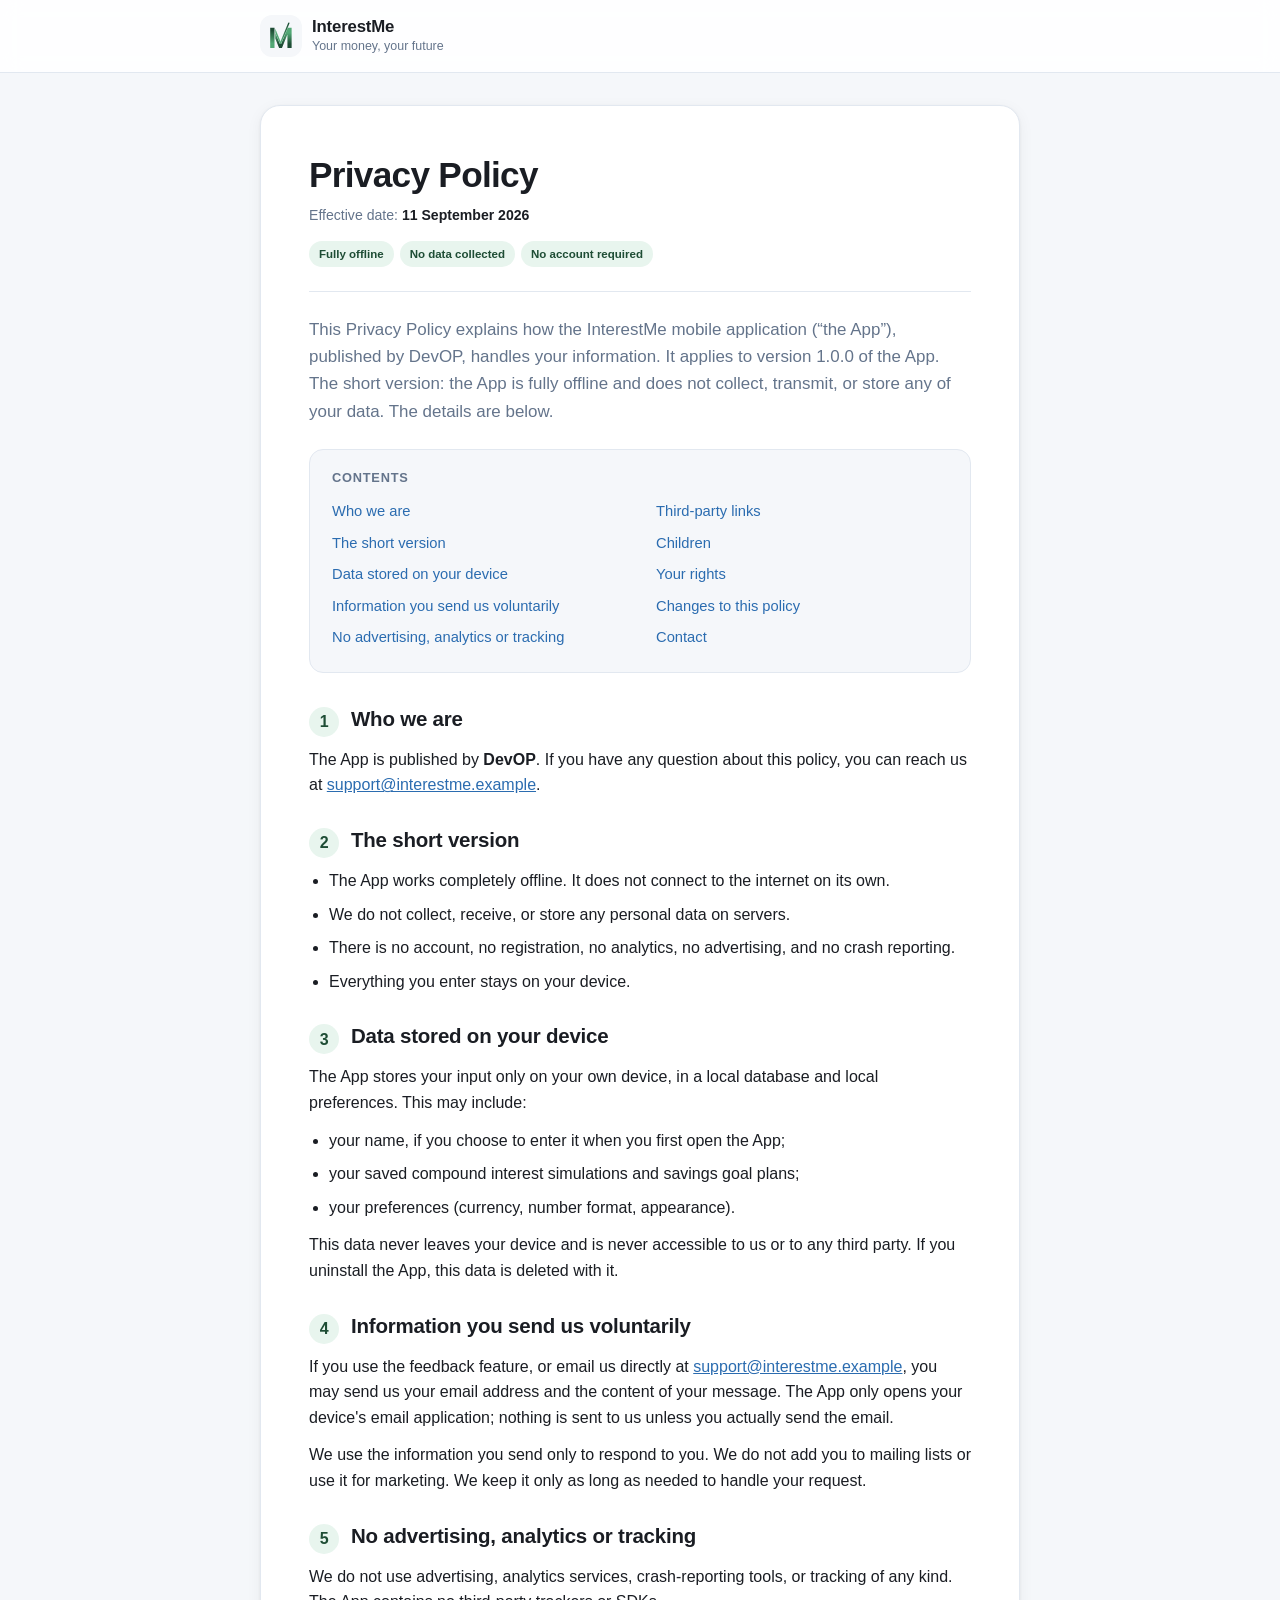
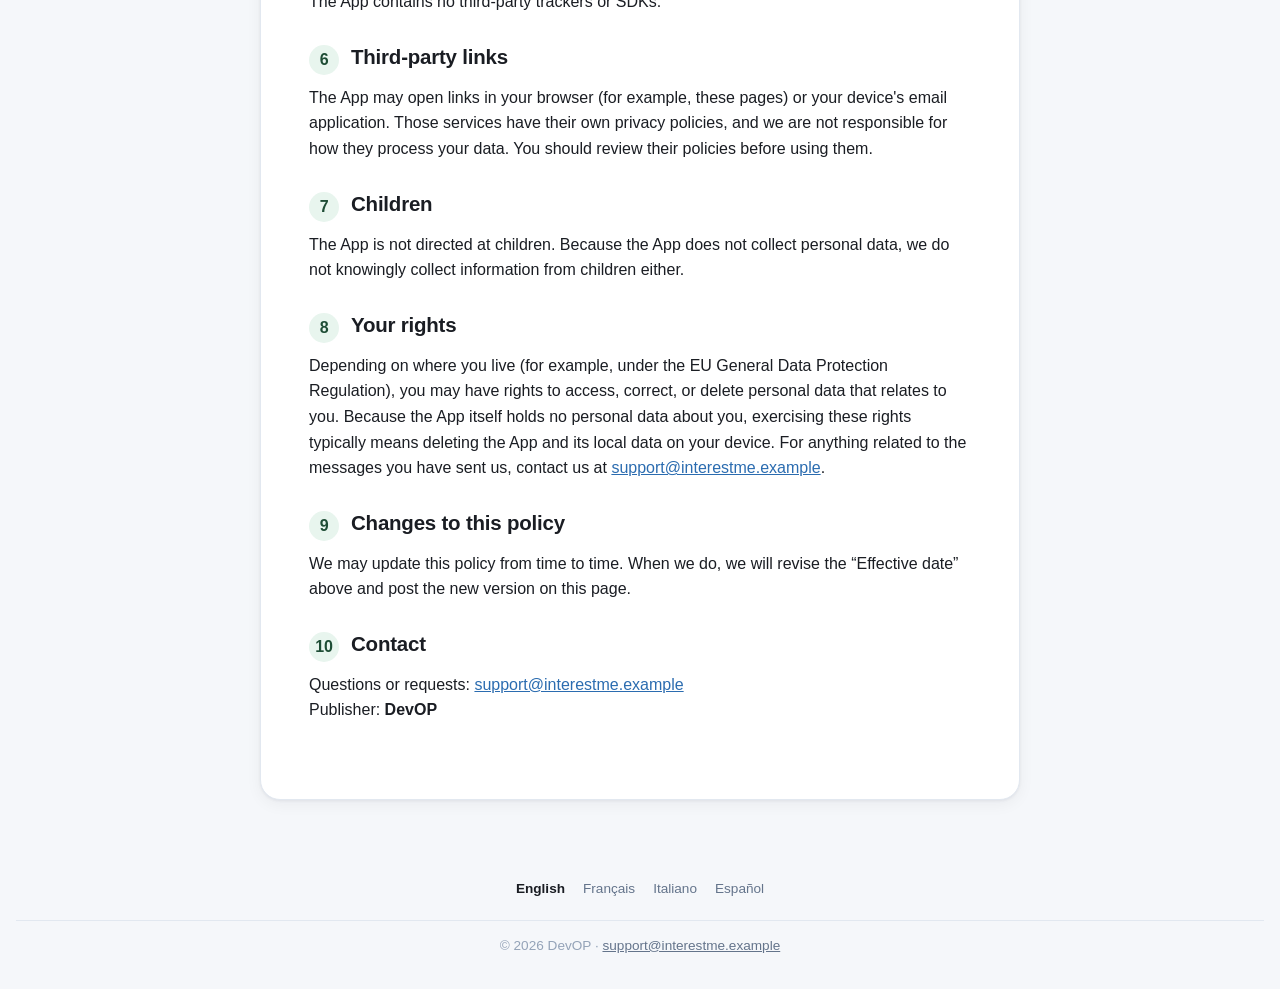
==== en/privacy.html @ e96b5e22 "InterestMe legal pages" ====
<!DOCTYPE html>
<html lang="en">
<head>
  <meta charset="UTF-8">
  <meta name="viewport" content="width=device-width, initial-scale=1.0">
  <title>InterestMe — Privacy Policy</title>
  <meta name="description" content="InterestMe Privacy Policy — the app is fully offline and does not collect, transmit, or store any of your data.">
  <link rel="stylesheet" href="../css/style.css">
  <link rel="icon" type="image/svg+xml" href="../img/logo.svg">
  <script>
    /* The app passes ?theme=dark|light when its in-app theme overrides the OS
       setting. Without the parameter the page follows prefers-color-scheme. */
    (function () {
      var m = /[?&]theme=(dark|light)/.exec(location.search);
      if (!m) return;
      document.documentElement.setAttribute('data-theme', m[1]);
      document.addEventListener('DOMContentLoaded', function () {
        var links = document.querySelectorAll('.footer-langs a');
        for (var i = 0; i < links.length; i++) {
          links[i].search = '?theme=' + m[1];
        }
      });
    })();
  </script>
</head>
<body>

<header class="site-header">
  <div class="container header-inner">
    <a class="brand" href="../index.html">
      <img class="brand-mark" src="../img/logo.svg" alt="" width="42" height="42">
      <span class="brand-text">
        <span class="brand-name">InterestMe</span>
        <span class="brand-tagline">Your money, your future</span>
      </span>
    </a>
  </div>
</header>

<main class="container">
  <article class="doc-card">
    <header class="doc-header">
      <h1>Privacy Policy</h1>
      <p class="doc-meta">Effective date: <time datetime="2026-09-11">11 September 2026</time></p>
      <div class="doc-badges">
        <span class="badge">Fully offline</span>
        <span class="badge">No data collected</span>
        <span class="badge">No account required</span>
      </div>
    </header>

    <p class="lead">
      This Privacy Policy explains how the InterestMe mobile application (“the App”), published by
      DevOP, handles your information. It applies to version 1.0.0 of the App. The short version:
      the App is fully offline and does not collect, transmit, or store any of your data. The
      details are below.
    </p>

    <nav class="toc" aria-label="Table of contents">
      <p class="toc-title">Contents</p>
      <ol>
        <li><a href="#who-we-are">Who we are</a></li>
        <li><a href="#short-version">The short version</a></li>
        <li><a href="#on-device">Data stored on your device</a></li>
        <li><a href="#you-send">Information you send us voluntarily</a></li>
        <li><a href="#no-ads">No advertising, analytics or tracking</a></li>
        <li><a href="#third-party">Third-party links</a></li>
        <li><a href="#children">Children</a></li>
        <li><a href="#your-rights">Your rights</a></li>
        <li><a href="#changes">Changes to this policy</a></li>
        <li><a href="#contact">Contact</a></li>
      </ol>
    </nav>

    <section id="who-we-are">
      <h2><span class="num">1</span>Who we are</h2>
      <p>
        The App is published by <strong>DevOP</strong>. If you have any question
        about this policy, you can reach us at
        <a href="mailto:support@interestme.example">support@interestme.example</a>.
      </p>
    </section>

    <section id="short-version">
      <h2><span class="num">2</span>The short version</h2>
      <ul>
        <li>The App works completely offline. It does not connect to the internet on its own.</li>
        <li>We do not collect, receive, or store any personal data on servers.</li>
        <li>There is no account, no registration, no analytics, no advertising, and no crash reporting.</li>
        <li>Everything you enter stays on your device.</li>
      </ul>
    </section>

    <section id="on-device">
      <h2><span class="num">3</span>Data stored on your device</h2>
      <p>
        The App stores your input only on your own device, in a local database and local
        preferences. This may include:
      </p>
      <ul>
        <li>your name, if you choose to enter it when you first open the App;</li>
        <li>your saved compound interest simulations and savings goal plans;</li>
        <li>your preferences (currency, number format, appearance).</li>
      </ul>
      <p>
        This data never leaves your device and is never accessible to us or to any third party. If
        you uninstall the App, this data is deleted with it.
      </p>
    </section>

    <section id="you-send">
      <h2><span class="num">4</span>Information you send us voluntarily</h2>
      <p>
        If you use the feedback feature, or email us directly at
        <a href="mailto:support@interestme.example">support@interestme.example</a>, you may send us
        your email address and the content of your message. The App only opens your device's email
        application; nothing is sent to us unless you actually send the email.
      </p>
      <p>
        We use the information you send only to respond to you. We do not add you to mailing lists
        or use it for marketing. We keep it only as long as needed to handle your request.
      </p>
    </section>

    <section id="no-ads">
      <h2><span class="num">5</span>No advertising, analytics or tracking</h2>
      <p>
        We do not use advertising, analytics services, crash-reporting tools, or tracking of any
        kind. The App contains no third-party trackers or SDKs.
      </p>
    </section>

    <section id="third-party">
      <h2><span class="num">6</span>Third-party links</h2>
      <p>
        The App may open links in your browser (for example, these pages) or your device's email
        application. Those services have their own privacy policies, and we are not responsible for
        how they process your data. You should review their policies before using them.
      </p>
    </section>

    <section id="children">
      <h2><span class="num">7</span>Children</h2>
      <p>
        The App is not directed at children. Because the App does not collect personal data, we do
        not knowingly collect information from children either.
      </p>
    </section>

    <section id="your-rights">
      <h2><span class="num">8</span>Your rights</h2>
      <p>
        Depending on where you live (for example, under the EU General Data Protection Regulation),
        you may have rights to access, correct, or delete personal data that relates to you.
        Because the App itself holds no personal data about you, exercising these rights typically
        means deleting the App and its local data on your device. For anything related to the
        messages you have sent us, contact us at
        <a href="mailto:support@interestme.example">support@interestme.example</a>.
      </p>
    </section>

    <section id="changes">
      <h2><span class="num">9</span>Changes to this policy</h2>
      <p>
        We may update this policy from time to time. When we do, we will revise the “Effective date”
        above and post the new version on this page.
      </p>
    </section>

    <section id="contact">
      <h2><span class="num">10</span>Contact</h2>
      <p>
        Questions or requests: <a href="mailto:support@interestme.example">support@interestme.example</a><br>
        Publisher: <strong>DevOP</strong>
      </p>
    </section>
  </article>

</main>

<footer class="site-footer">
  <nav class="footer-langs" aria-label="Language">
      <span class="current" lang="en">English</span>
      <a href="../fr/privacy.html" hreflang="fr" lang="fr">Français</a>
      <a href="../it/privacy.html" hreflang="it" lang="it">Italiano</a>
      <a href="../es/privacy.html" hreflang="es" lang="es">Español</a>
  </nav>
  <p>© 2026 DevOP · <a href="mailto:support@interestme.example">support@interestme.example</a></p>
</footer>

</body>
</html>
---- css/style.css ----
/* ==========================================================================
   InterestMe — Legal pages
   Brand tokens mirror the app theme (see Design/DESIGN-HANDOFF.md §2).
   Mobile-first: these pages are opened from inside the app on a phone.
   ========================================================================== */

/* Light is the default. The dark palette is applied either by the OS setting
   or, when the app passes ?theme=dark (its in-app ThemeMode overrides the OS),
   by the data-theme attribute. Both paths must exist, so the dark token block
   is declared twice on purpose. */

:root {
  color-scheme: light;
  --bg-primary: #F5F7FA;
  --bg-card: #FFFFFF;
  --text-primary: #1A1D23;
  --text-secondary: #64748B;
  --text-tertiary: #94A3B8;
  --text-inverse: #FFFFFF;
  --green-primary: #52A875;
  --green-dark: #1E4D35;
  --green-light: #E8F5EE;
  --blue-teal: #2B6CB0;
  --blue-teal-light: #EBF4FF;
  --border-light: #E2E8F0;
  --logo-tile: #F5F7FA;
  --shadow-card: 0 1px 3px rgba(16, 24, 40, 0.06), 0 4px 16px rgba(16, 24, 40, 0.05);
}

/* Forced by the app: ?theme=dark */
:root[data-theme="dark"] {
  color-scheme: dark;
  --bg-primary: #0F1117;
  --bg-card: #1A1D23;
  --text-primary: #F1F5F9;
  --text-secondary: #94A3B8;
  --text-tertiary: #64748B;
  --green-primary: #6FCD94;
  --green-dark: #7FCE9B;
  --green-light: #1B2A21;
  --blue-teal: #7FB4E8;
  --blue-teal-light: #151F31;
  --border-light: #2D3748;
  --shadow-card: 0 1px 3px rgba(0, 0, 0, 0.4);
}

/* OS setting, unless the app forced light with ?theme=light */
@media (prefers-color-scheme: dark) {
  :root:not([data-theme="light"]) {
    color-scheme: dark;
    --bg-primary: #0F1117;
    --bg-card: #1A1D23;
    --text-primary: #F1F5F9;
    --text-secondary: #94A3B8;
    --text-tertiary: #64748B;
    --green-primary: #6FCD94;
    --green-dark: #7FCE9B;
    --green-light: #1B2A21;
    --blue-teal: #7FB4E8;
    --blue-teal-light: #151F31;
    --border-light: #2D3748;
    --shadow-card: 0 1px 3px rgba(0, 0, 0, 0.4);
  }
}

* {
  box-sizing: border-box;
}

html {
  -webkit-text-size-adjust: 100%;
  scroll-behavior: smooth;
}

body {
  margin: 0;
  background: var(--bg-primary);
  color: var(--text-primary);
  font-family: -apple-system, BlinkMacSystemFont, "Segoe UI", Roboto, "Helvetica Neue",
    Arial, sans-serif;
  font-size: 16px;
  line-height: 1.6;
  -webkit-font-smoothing: antialiased;
}

.container {
  max-width: 800px;
  margin: 0 auto;
  padding: 0 16px;
}

/* ---- Header ------------------------------------------------------------- */
/* Static on phones so it does not permanently consume vertical space.       */

.site-header {
  background: var(--bg-card);
  border-bottom: 1px solid var(--border-light);
}

.header-inner {
  display: flex;
  align-items: center;
  gap: 12px;
  padding-top: 12px;
  padding-bottom: 12px;
}

.brand {
  display: inline-flex;
  align-items: center;
  gap: 10px;
  text-decoration: none;
  color: inherit;
  min-height: 44px;
}

.brand-mark {
  width: 38px;
  height: 38px;
  border-radius: 10px;
  background: var(--logo-tile);
  padding: 3px;
  flex: none;
  display: block;
}

.brand-name {
  display: block;
  font-weight: 700;
  font-size: 1rem;
  letter-spacing: -0.01em;
  line-height: 1.25;
}

.brand-tagline {
  display: block;
  font-size: 0.78rem;
  color: var(--text-secondary);
  line-height: 1.3;
}

/* ---- Document sheet ----------------------------------------------------- */
/* Full-bleed on phones: maximum reading width for dense legal text.         */

main.container {
  padding-top: 0;
  padding-bottom: 32px;
}

.doc-card {
  background: var(--bg-card);
  padding: 24px 16px 8px;
  margin: 0 -16px;
}

.doc-header {
  border-bottom: 1px solid var(--border-light);
  padding-bottom: 18px;
  margin-bottom: 20px;
}

.doc-kicker {
  margin: 0 0 6px;
  font-size: 0.74rem;
  font-weight: 700;
  letter-spacing: 0.07em;
  text-transform: uppercase;
  color: var(--green-dark);
}

.doc-header h1 {
  margin: 0 0 8px;
  font-size: clamp(1.5rem, 6vw, 2.2rem);
  line-height: 1.2;
  letter-spacing: -0.02em;
}

.doc-meta {
  margin: 0;
  font-size: 0.88rem;
  color: var(--text-secondary);
}

.doc-meta time {
  font-weight: 600;
  color: var(--text-primary);
}

.doc-badges {
  display: flex;
  flex-wrap: wrap;
  gap: 6px;
  margin-top: 14px;
}

.badge {
  font-size: 0.72rem;
  font-weight: 600;
  color: var(--green-dark);
  background: var(--green-light);
  border-radius: 999px;
  padding: 4px 10px;
}

.lead {
  font-size: 1rem;
  color: var(--text-secondary);
  margin: 0 0 22px;
}

/* ---- Table of contents -------------------------------------------------- */
/* Hidden on phones: 10 anchors would push the actual text a screen down.    */

.toc {
  display: none;
}

/* ---- Sections ----------------------------------------------------------- */

section {
  margin: 0 0 24px;
  scroll-margin-top: 24px;
}

section h2 {
  display: flex;
  align-items: flex-start;
  gap: 10px;
  font-size: 1.12rem;
  line-height: 1.35;
  letter-spacing: -0.01em;
  margin: 0 0 10px;
}

section h2 .num {
  font-size: 0.85rem;
  font-weight: 700;
  color: var(--green-dark);
  background: var(--green-light);
  border-radius: 999px;
  width: 26px;
  height: 26px;
  flex: none;
  display: inline-flex;
  align-items: center;
  justify-content: center;
  margin-top: 2px;
}

section p {
  margin: 0 0 12px;
}

section ul {
  margin: 0 0 12px;
  padding-left: 20px;
}

section li {
  margin-bottom: 8px;
}

section li:last-child {
  margin-bottom: 0;
}

a {
  color: var(--blue-teal);
}

/* Long e-mail addresses must not overflow a 320 dp screen. */
section a {
  overflow-wrap: anywhere;
}

/* ---- Callout ------------------------------------------------------------ */

.callout {
  border-radius: 12px;
  padding: 14px 16px;
  margin: 0 0 22px;
  border-left: 4px solid var(--green-primary);
  background: var(--green-light);
}

.callout p {
  margin: 0;
}

.callout .callout-title {
  font-weight: 700;
  margin-bottom: 4px;
  display: block;
}

/* ---- Footer ------------------------------------------------------------- */

.site-footer {
  padding: 24px 16px 32px;
  text-align: center;
  color: var(--text-tertiary);
  font-size: 0.85rem;
}

.site-footer p {
  margin: 0;
}

.site-footer a {
  color: var(--text-secondary);
  overflow-wrap: anywhere;
}

.footer-langs {
  display: flex;
  flex-wrap: wrap;
  justify-content: center;
  gap: 8px 14px;
  margin: 0 0 14px;
  padding: 0 0 14px;
  border-bottom: 1px solid var(--border-light);
}

.footer-langs a,
.footer-langs span {
  font-size: 0.85rem;
  text-decoration: none;
  padding: 6px 2px;
  color: var(--text-secondary);
}

.footer-langs a:hover {
  color: var(--text-primary);
  text-decoration: underline;
}

.footer-langs .current {
  color: var(--text-primary);
  font-weight: 700;
}

/* ---- Landing page ------------------------------------------------------- */

.page-title {
  text-align: center;
  margin: 32px 0 0;
}

.page-title h1 {
  margin: 0 0 8px;
  font-size: clamp(1.6rem, 6vw, 2.6rem);
  letter-spacing: -0.02em;
  line-height: 1.2;
}

.page-title p {
  color: var(--text-secondary);
  max-width: 560px;
  margin: 0 auto;
  font-size: 0.95rem;
}

.grid {
  display: grid;
  grid-template-columns: 1fr;
  gap: 12px;
  margin-top: 28px;
}

.grid a {
  display: flex;
  flex-direction: column;
  gap: 3px;
  background: var(--bg-card);
  border: 1px solid var(--border-light);
  border-radius: 14px;
  box-shadow: var(--shadow-card);
  padding: 16px;
  text-decoration: none;
  color: inherit;
  min-height: 48px;
}

.grid .grid-kicker {
  font-size: 0.72rem;
  font-weight: 700;
  letter-spacing: 0.07em;
  text-transform: uppercase;
  color: var(--green-dark);
}

.grid .grid-title {
  font-size: 1rem;
  font-weight: 700;
}

.grid .grid-langs {
  font-size: 0.78rem;
  color: var(--text-secondary);
}

/* ==========================================================================
   Tablet / desktop
   ========================================================================== */

@media (min-width: 700px) {
  .container {
    padding: 0 20px;
  }

  .site-header {
    position: sticky;
    top: 0;
    z-index: 10;
    background: color-mix(in srgb, var(--bg-card) 88%, transparent);
    -webkit-backdrop-filter: blur(10px);
    backdrop-filter: blur(10px);
  }

  .header-inner {
    padding-top: 14px;
    padding-bottom: 14px;
  }

  .brand-mark {
    width: 42px;
    height: 42px;
    border-radius: 12px;
  }

  .brand-name {
    font-size: 1.05rem;
  }

  main.container {
    padding-top: 32px;
    padding-bottom: 48px;
  }

  .doc-card {
    border: 1px solid var(--border-light);
    border-radius: 20px;
    box-shadow: var(--shadow-card);
    padding: 48px;
    margin: 0;
  }

  .doc-header {
    padding-bottom: 24px;
    margin-bottom: 24px;
  }

  .lead {
    font-size: 1.06rem;
    margin-bottom: 24px;
  }

  .toc {
    display: block;
    background: var(--bg-primary);
    border: 1px solid var(--border-light);
    border-radius: 14px;
    padding: 18px 22px;
    margin: 0 0 32px;
  }

  .toc-title {
    margin: 0 0 8px;
    font-size: 0.8rem;
    font-weight: 700;
    letter-spacing: 0.06em;
    text-transform: uppercase;
    color: var(--text-secondary);
  }

  .toc ol {
    margin: 0;
    padding: 0;
    list-style: none;
    columns: 2;
    column-gap: 32px;
  }

  .toc a {
    display: inline-block;
    padding: 4px 0;
    text-decoration: none;
    font-size: 0.92rem;
  }

  .toc a:hover {
    text-decoration: underline;
  }

  section {
    margin-bottom: 28px;
    scroll-margin-top: 96px;
  }

  section h2 {
    font-size: 1.28rem;
    gap: 12px;
  }

  section h2 .num {
    font-size: 1rem;
    width: 30px;
    height: 30px;
  }

  .callout {
    border-radius: 14px;
    padding: 16px 20px;
    margin-bottom: 28px;
  }

  .grid {
    grid-template-columns: repeat(auto-fit, minmax(220px, 1fr));
    gap: 16px;
    margin-top: 40px;
  }

  .page-title {
    margin-top: 56px;
  }
}

/* ---- Print -------------------------------------------------------------- */

@media print {
  .site-header,
  .toc,
  .footer-langs {
    display: none !important;
  }

  body {
    background: #FFFFFF;
    color: #000000;
    font-size: 11pt;
  }

  .doc-card {
    border: none;
    box-shadow: none;
    padding: 0;
    margin: 0;
  }

  section h2 .num {
    background: none;
    color: #000000;
  }

  main.container {
    padding: 0;
  }

  a {
    color: #000000;
    text-decoration: underline;
  }
}
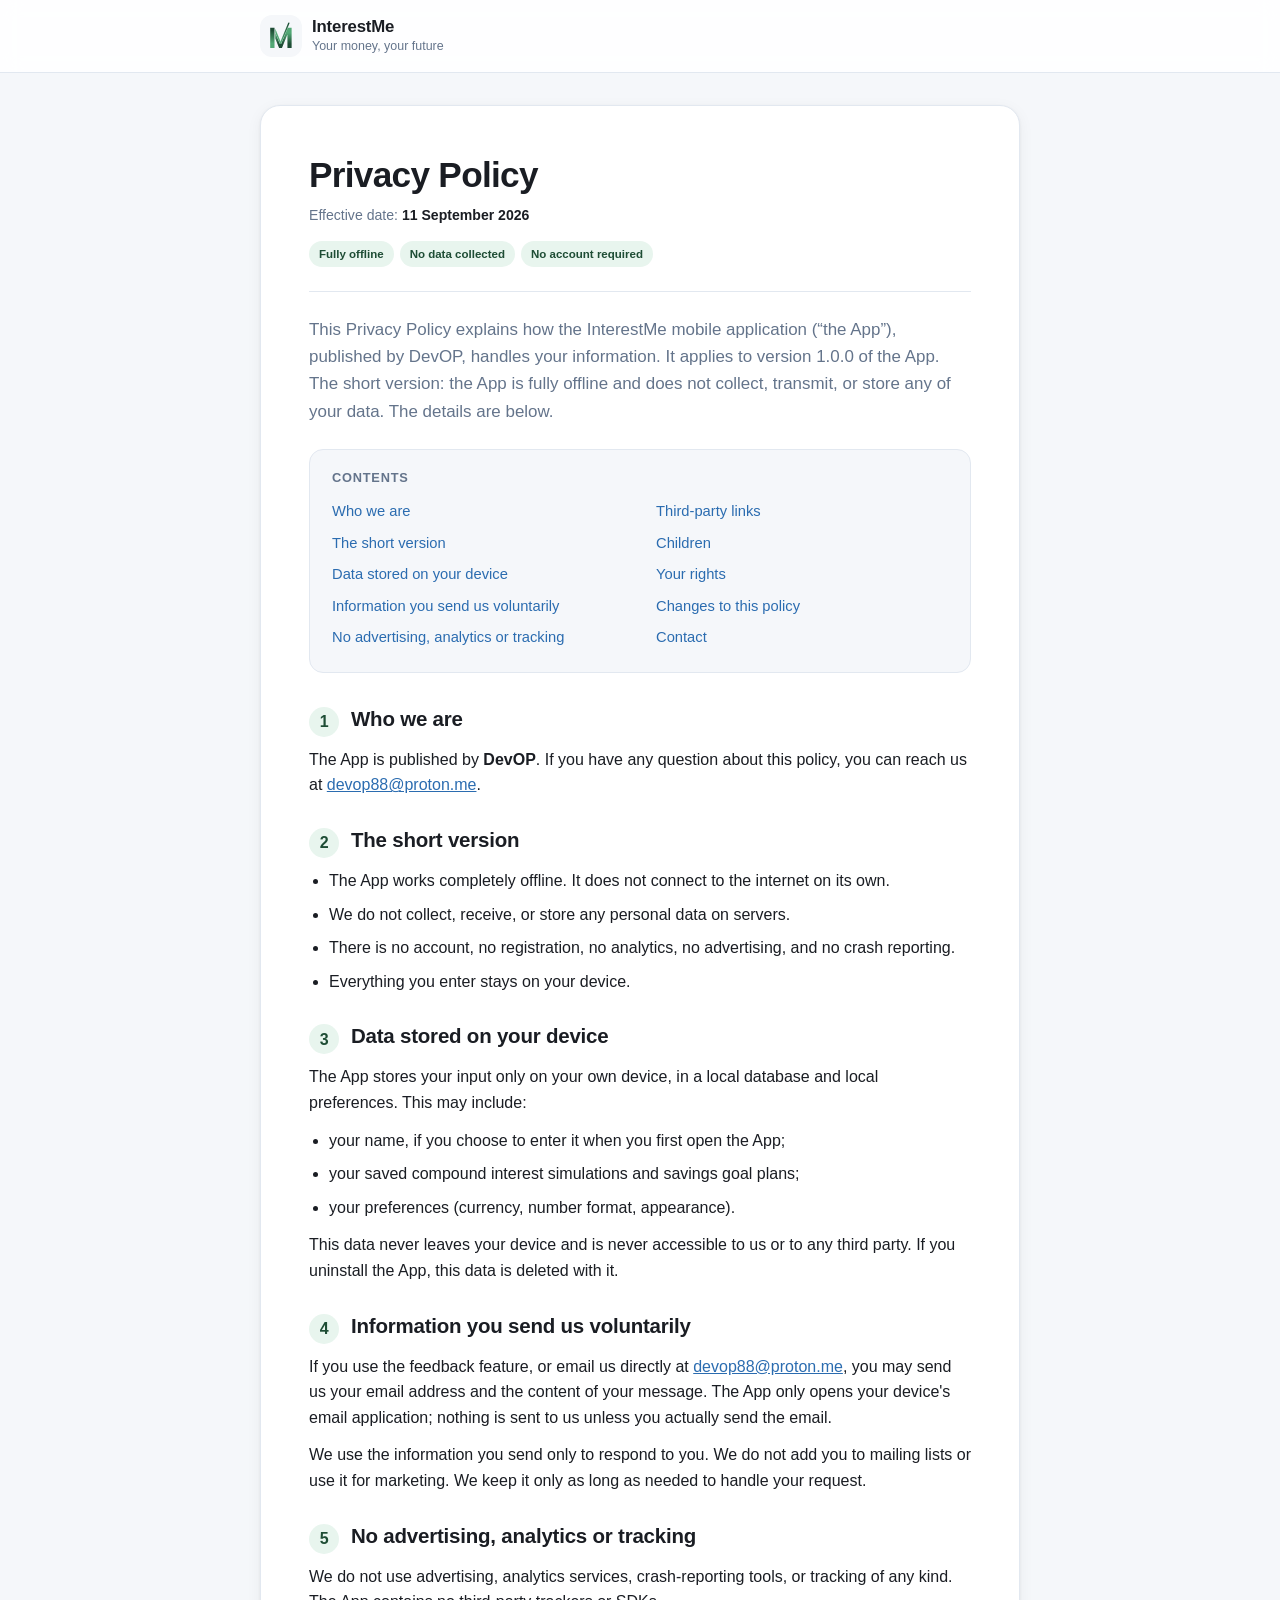
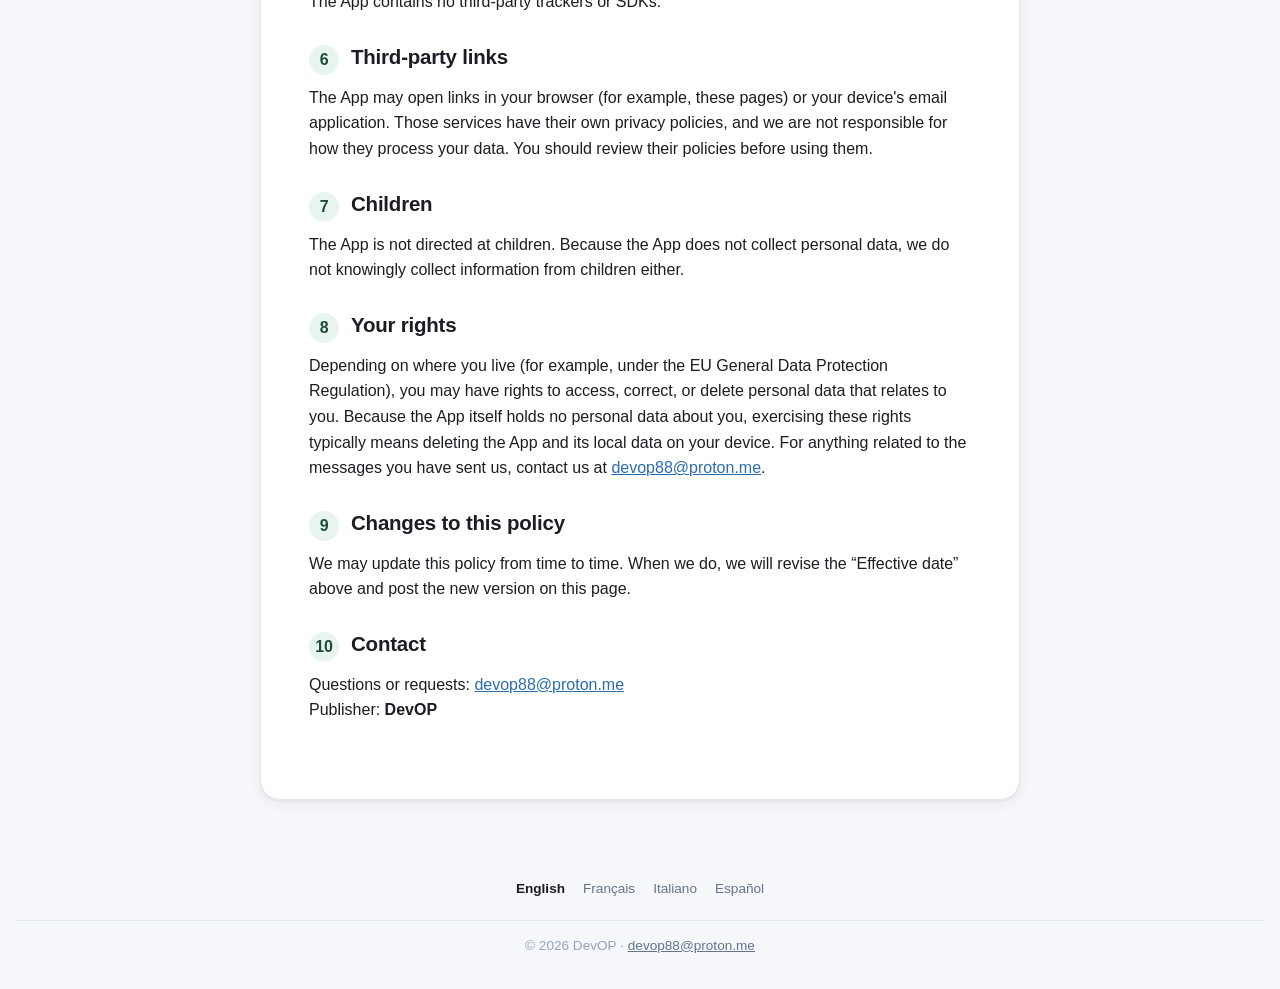
==== commit 87d77d4c: "Replace the placeholder support email with devop88@proton.me" ====
--- a/en/privacy.html
+++ b/en/privacy.html
@@ -77,7 +77,7 @@
       <p>
         The App is published by <strong>DevOP</strong>. If you have any question
         about this policy, you can reach us at
-        <a href="mailto:support@interestme.example">support@interestme.example</a>.
+        <a href="mailto:devop88@proton.me">devop88@proton.me</a>.
       </p>
     </section>
 
@@ -112,7 +112,7 @@
       <h2><span class="num">4</span>Information you send us voluntarily</h2>
       <p>
         If you use the feedback feature, or email us directly at
-        <a href="mailto:support@interestme.example">support@interestme.example</a>, you may send us
+        <a href="mailto:devop88@proton.me">devop88@proton.me</a>, you may send us
         your email address and the content of your message. The App only opens your device's email
         application; nothing is sent to us unless you actually send the email.
       </p>
@@ -155,7 +155,7 @@
         Because the App itself holds no personal data about you, exercising these rights typically
         means deleting the App and its local data on your device. For anything related to the
         messages you have sent us, contact us at
-        <a href="mailto:support@interestme.example">support@interestme.example</a>.
+        <a href="mailto:devop88@proton.me">devop88@proton.me</a>.
       </p>
     </section>
 
@@ -170,7 +170,7 @@
     <section id="contact">
       <h2><span class="num">10</span>Contact</h2>
       <p>
-        Questions or requests: <a href="mailto:support@interestme.example">support@interestme.example</a><br>
+        Questions or requests: <a href="mailto:devop88@proton.me">devop88@proton.me</a><br>
         Publisher: <strong>DevOP</strong>
       </p>
     </section>
@@ -185,7 +185,7 @@
       <a href="../it/privacy.html" hreflang="it" lang="it">Italiano</a>
       <a href="../es/privacy.html" hreflang="es" lang="es">Español</a>
   </nav>
-  <p>© 2026 DevOP · <a href="mailto:support@interestme.example">support@interestme.example</a></p>
+  <p>© 2026 DevOP · <a href="mailto:devop88@proton.me">devop88@proton.me</a></p>
 </footer>
 
 </body>
--- a/css/style.css
+++ b/css/style.css
@@ -279,7 +279,6 @@
   border-radius: 12px;
   padding: 14px 16px;
   margin: 0 0 22px;
-  border-left: 4px solid var(--green-primary);
   background: var(--green-light);
 }
 
